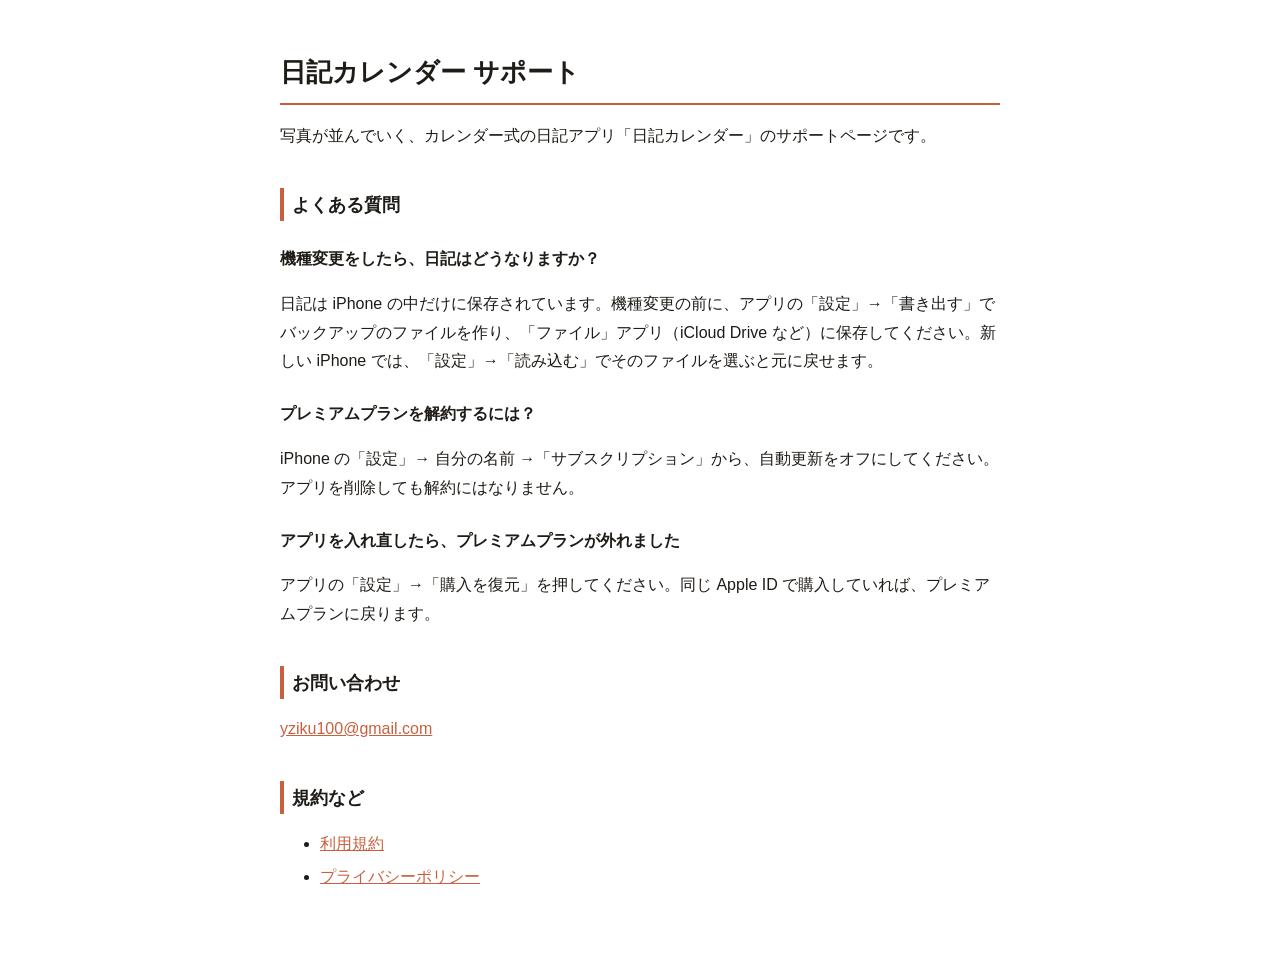
==== index.html @ da375319 "サポート・利用規約・プライバシーポリシーのページを追加 Co-Authored-By: Claude Opus 5.5 <noreply@anthropic.com>" ====
<!doctype html>
<html lang="ja">
<head>
<meta charset="utf-8">
<meta name="viewport" content="width=device-width, initial-scale=1">
<title>日記カレンダー サポート</title>
<link rel="stylesheet" href="style.css">
</head>
<body>
<main>
<h1>日記カレンダー サポート</h1>
<p>写真が並んでいく、カレンダー式の日記アプリ「日記カレンダー」のサポートページです。</p>

<h2>よくある質問</h2>
<h3>機種変更をしたら、日記はどうなりますか？</h3>
<p>日記は iPhone の中だけに保存されています。機種変更の前に、アプリの「設定」→「書き出す」でバックアップのファイルを作り、「ファイル」アプリ（iCloud Drive など）に保存してください。新しい iPhone では、「設定」→「読み込む」でそのファイルを選ぶと元に戻せます。</p>
<h3>プレミアムプランを解約するには？</h3>
<p>iPhone の「設定」→ 自分の名前 →「サブスクリプション」から、自動更新をオフにしてください。アプリを削除しても解約にはなりません。</p>
<h3>アプリを入れ直したら、プレミアムプランが外れました</h3>
<p>アプリの「設定」→「購入を復元」を押してください。同じ Apple ID で購入していれば、プレミアムプランに戻ります。</p>

<h2>お問い合わせ</h2>
<p><a href="mailto:yziku100@gmail.com">yziku100@gmail.com</a></p>

<h2>規約など</h2>
<ul>
<li><a href="terms.html">利用規約</a></li>
<li><a href="privacy.html">プライバシーポリシー</a></li>
</ul>
</main>
</body>
</html>
---- style.css ----
:root {
  --text: #1f1b16;
  --sub: #6b645c;
  --accent: #c8603f;
  --bg: #ffffff;
  --line: #e4ded6;
}
@media (prefers-color-scheme: dark) {
  :root {
    --text: #f5f1ec;
    --sub: #aba399;
    --accent: #f08a6e;
    --bg: #121110;
    --line: #34302c;
  }
}
body {
  margin: 0;
  background: var(--bg);
  color: var(--text);
  font-family: -apple-system, "Hiragino Sans", "Hiragino Kaku Gothic ProN", "Noto Sans JP", sans-serif;
  line-height: 1.8;
}
main {
  max-width: 720px;
  margin: 0 auto;
  padding: 32px 16px 64px;
}
h1 {
  font-size: 1.6rem;
  border-bottom: 2px solid var(--accent);
  padding-bottom: 8px;
}
h2 {
  font-size: 1.15rem;
  margin-top: 2em;
  border-left: 4px solid var(--accent);
  padding-left: 8px;
}
h3 {
  font-size: 1rem;
  margin-top: 1.5em;
}
a {
  color: var(--accent);
}
.meta,
.back {
  color: var(--sub);
  font-size: 0.9rem;
}
li {
  margin: 0.3em 0;
}
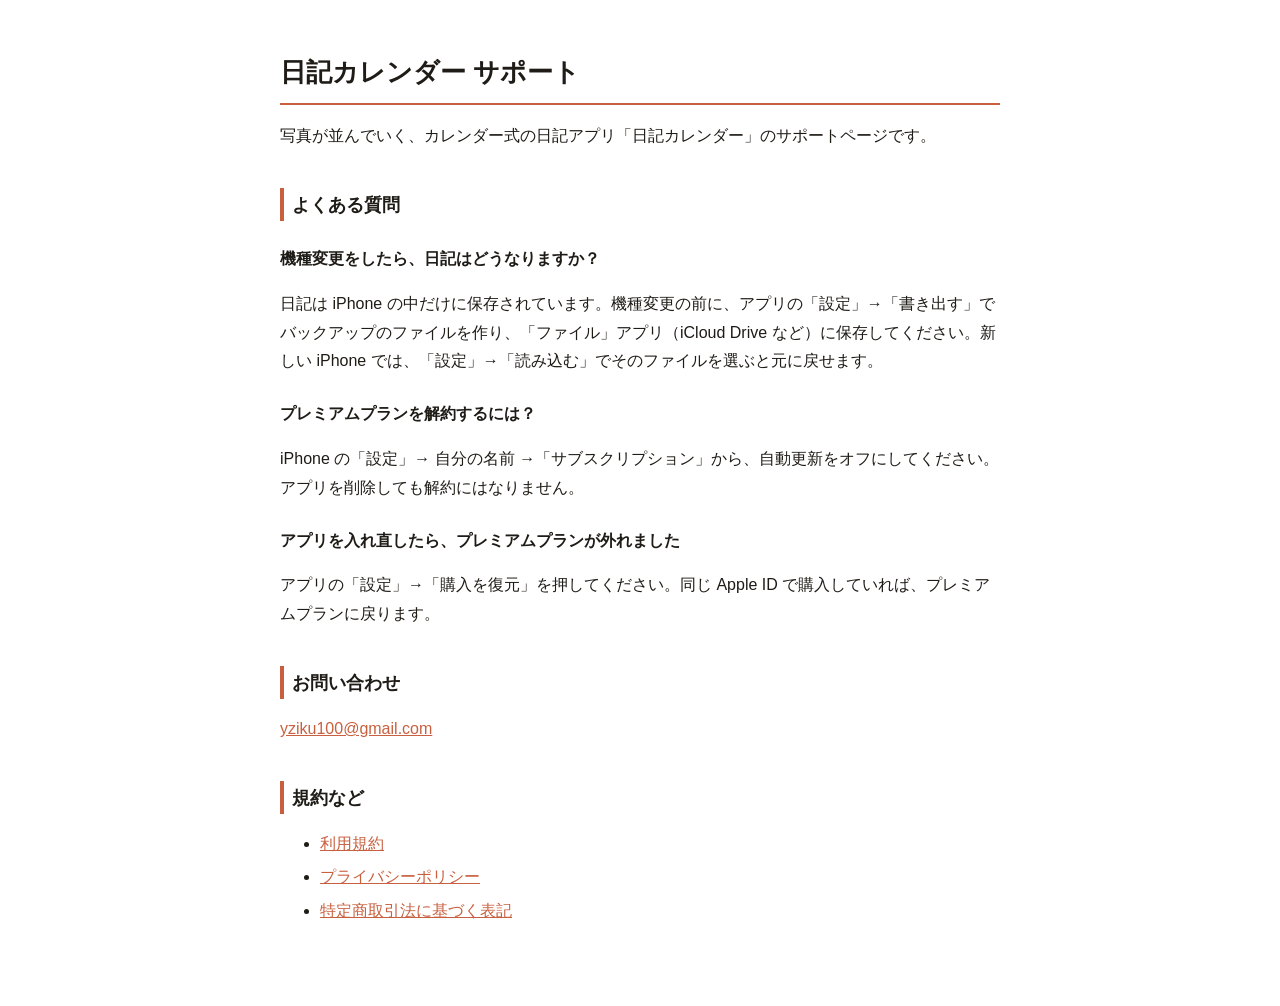
==== commit 64a13e91: "特定商取引法に基づく表記のページを追加（氏名・住所・電話番号は請求があれば開示） Co-Authored-By: Claude Opus 5.5 <noreply@anthropic.com>" ====
--- a/index.html
+++ b/index.html
@@ -26,6 +26,7 @@
 <ul>
 <li><a href="terms.html">利用規約</a></li>
 <li><a href="privacy.html">プライバシーポリシー</a></li>
+<li><a href="tokushoho.html">特定商取引法に基づく表記</a></li>
 </ul>
 </main>
 </body>
--- a/style.css
+++ b/style.css
@@ -52,3 +52,32 @@
 li {
   margin: 0.3em 0;
 }
+table {
+  width: 100%;
+  border-collapse: collapse;
+  margin-top: 1.5em;
+}
+th,
+td {
+  border: 1px solid var(--line);
+  padding: 10px 12px;
+  text-align: left;
+  vertical-align: top;
+}
+th {
+  width: 30%;
+  font-weight: 700;
+  white-space: nowrap;
+}
+@media (max-width: 560px) {
+  th,
+  td {
+    display: block;
+    width: auto;
+    white-space: normal;
+  }
+  th {
+    border-bottom: none;
+    padding-bottom: 2px;
+  }
+}
